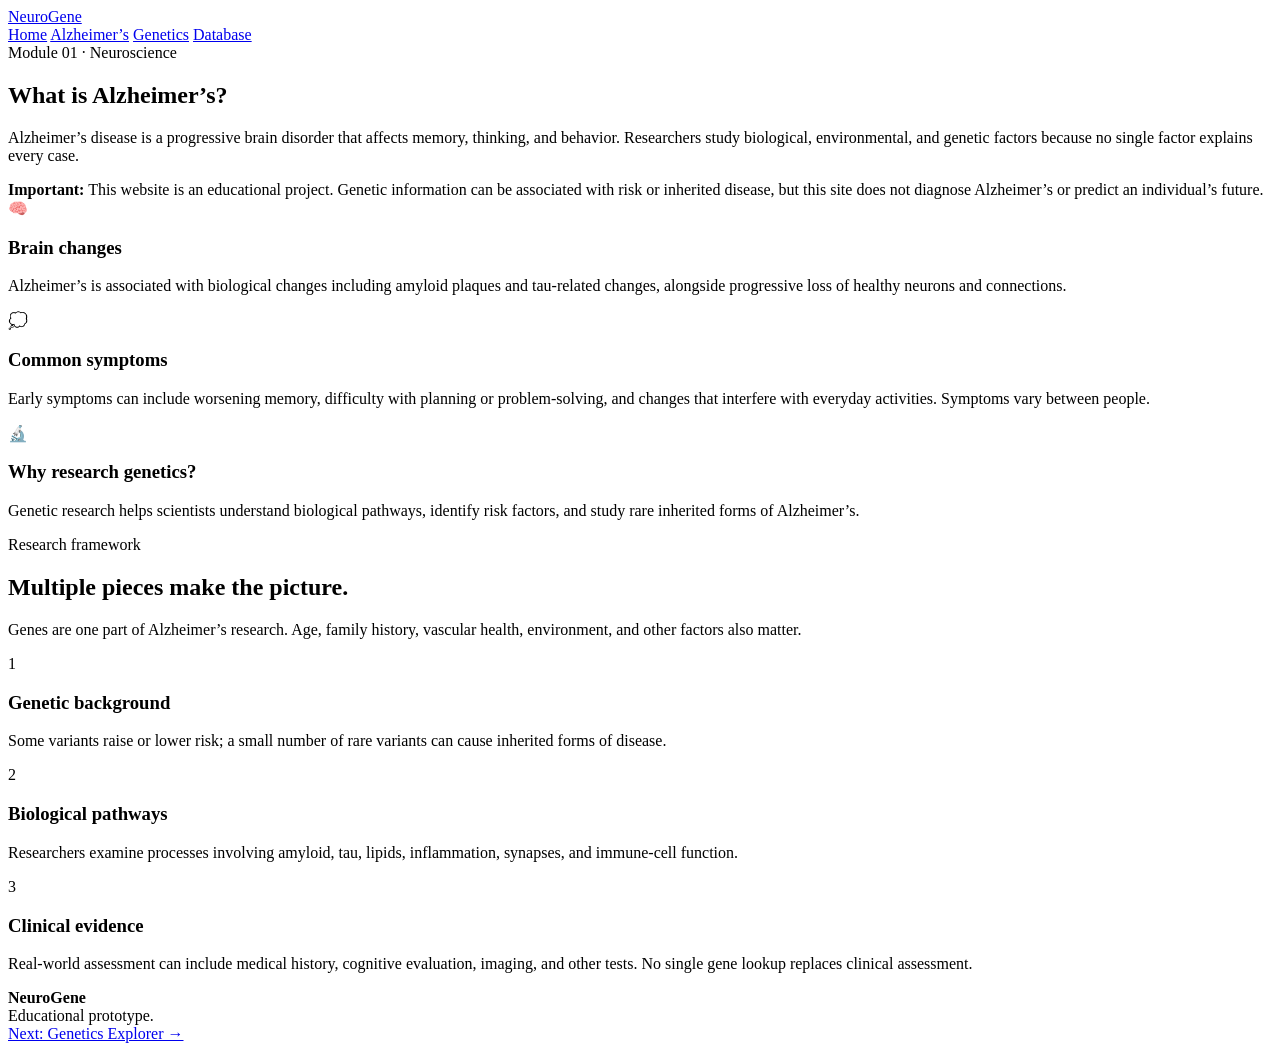
==== about.html @ 78fd2224 "second update 8/13" ====
<!doctype html>
<html lang="en">

<head>
  <meta charset="utf-8">
  <meta name="viewport" content="width=device-width, initial-scale=1">
  <title>Alzheimer’s | NeuroGene</title>
  <link rel="stylesheet" href="styles.css">
</head>

<body>

<header class="navbar">

  <div class="container nav-inner">

    <a class="brand" href="index.html">
      <span class="brand-mark"></span>
      <span>NeuroGene</span>
    </a>

    <nav class="nav-links">
      <a href="index.html">Home</a>
      <a href="about.html">Alzheimer’s</a>
      <a href="genetics.html">Genetics</a>
      <a href="database.html">Database</a>
    </nav>

  </div>

</header>


<main>

<section class="page-hero">

  <div class="container">

    <div class="eyebrow">
      Module 01 · Neuroscience
    </div>

    <h1>
      What is
      <span class="gradient-text">Alzheimer’s</span>?
    </h1>

    <p>
      Alzheimer’s disease is a progressive brain disorder that affects memory,
      thinking, and behavior. Researchers study biological, environmental,
      and genetic factors because no single factor explains every case.
    </p>

    <div class="notice">
      <strong>Important:</strong>
      This website is an educational project.
      Genetic information can be associated with risk or inherited disease,
      but this site does not diagnose Alzheimer’s or predict an individual’s future.
    </div>

  </div>

</section>


<section class="section">

  <div class="container">

    <div class="grid grid-3">

      <div class="card reveal">

        <div class="card-icon">🧠</div>

        <h3>Brain changes</h3>

        <p>
          Alzheimer’s is associated with biological changes including
          amyloid plaques and tau-related changes, alongside progressive
          loss of healthy neurons and connections.
        </p>

      </div>


      <div class="card reveal">

        <div class="card-icon">💭</div>

        <h3>Common symptoms</h3>

        <p>
          Early symptoms can include worsening memory, difficulty with
          planning or problem-solving, and changes that interfere with
          everyday activities. Symptoms vary between people.
        </p>

      </div>


      <div class="card reveal">

        <div class="card-icon">🔬</div>

        <h3>Why research genetics?</h3>

        <p>
          Genetic research helps scientists understand biological pathways,
          identify risk factors, and study rare inherited forms of Alzheimer’s.
        </p>

      </div>

    </div>

  </div>

</section>


<section class="section">

  <div class="container">

    <div class="section-head">

      <div>
        <div class="eyebrow">
          Research framework
        </div>

        <h2>
          Multiple pieces make the picture.
        </h2>
      </div>

      <p>
        Genes are one part of Alzheimer’s research.
        Age, family history, vascular health, environment,
        and other factors also matter.
      </p>

    </div>


    <div class="timeline">

      <div class="timeline-item reveal">

        <div class="timeline-dot">1</div>

        <div class="timeline-content">

          <h3>Genetic background</h3>

          <p>
            Some variants raise or lower risk; a small number of rare
            variants can cause inherited forms of disease.
          </p>

        </div>

      </div>


      <div class="timeline-item reveal">

        <div class="timeline-dot">2</div>

        <div class="timeline-content">

          <h3>Biological pathways</h3>

          <p>
            Researchers examine processes involving amyloid, tau, lipids,
            inflammation, synapses, and immune-cell function.
          </p>

        </div>

      </div>


      <div class="timeline-item reveal">

        <div class="timeline-dot">3</div>

        <div class="timeline-content">

          <h3>Clinical evidence</h3>

          <p>
            Real-world assessment can include medical history,
            cognitive evaluation, imaging, and other tests.
            No single gene lookup replaces clinical assessment.
          </p>

        </div>

      </div>

    </div>

  </div>

</section>

</main>


<footer class="footer">

  <div class="container footer-grid">

    <div>
      <strong>NeuroGene</strong><br>
      Educational prototype.
    </div>

    <div>
      <a href="genetics.html">
        Next: Genetics Explorer →
      </a>
    </div>

  </div>

</footer>


<script src="script.js"></script>

</body>
</html>
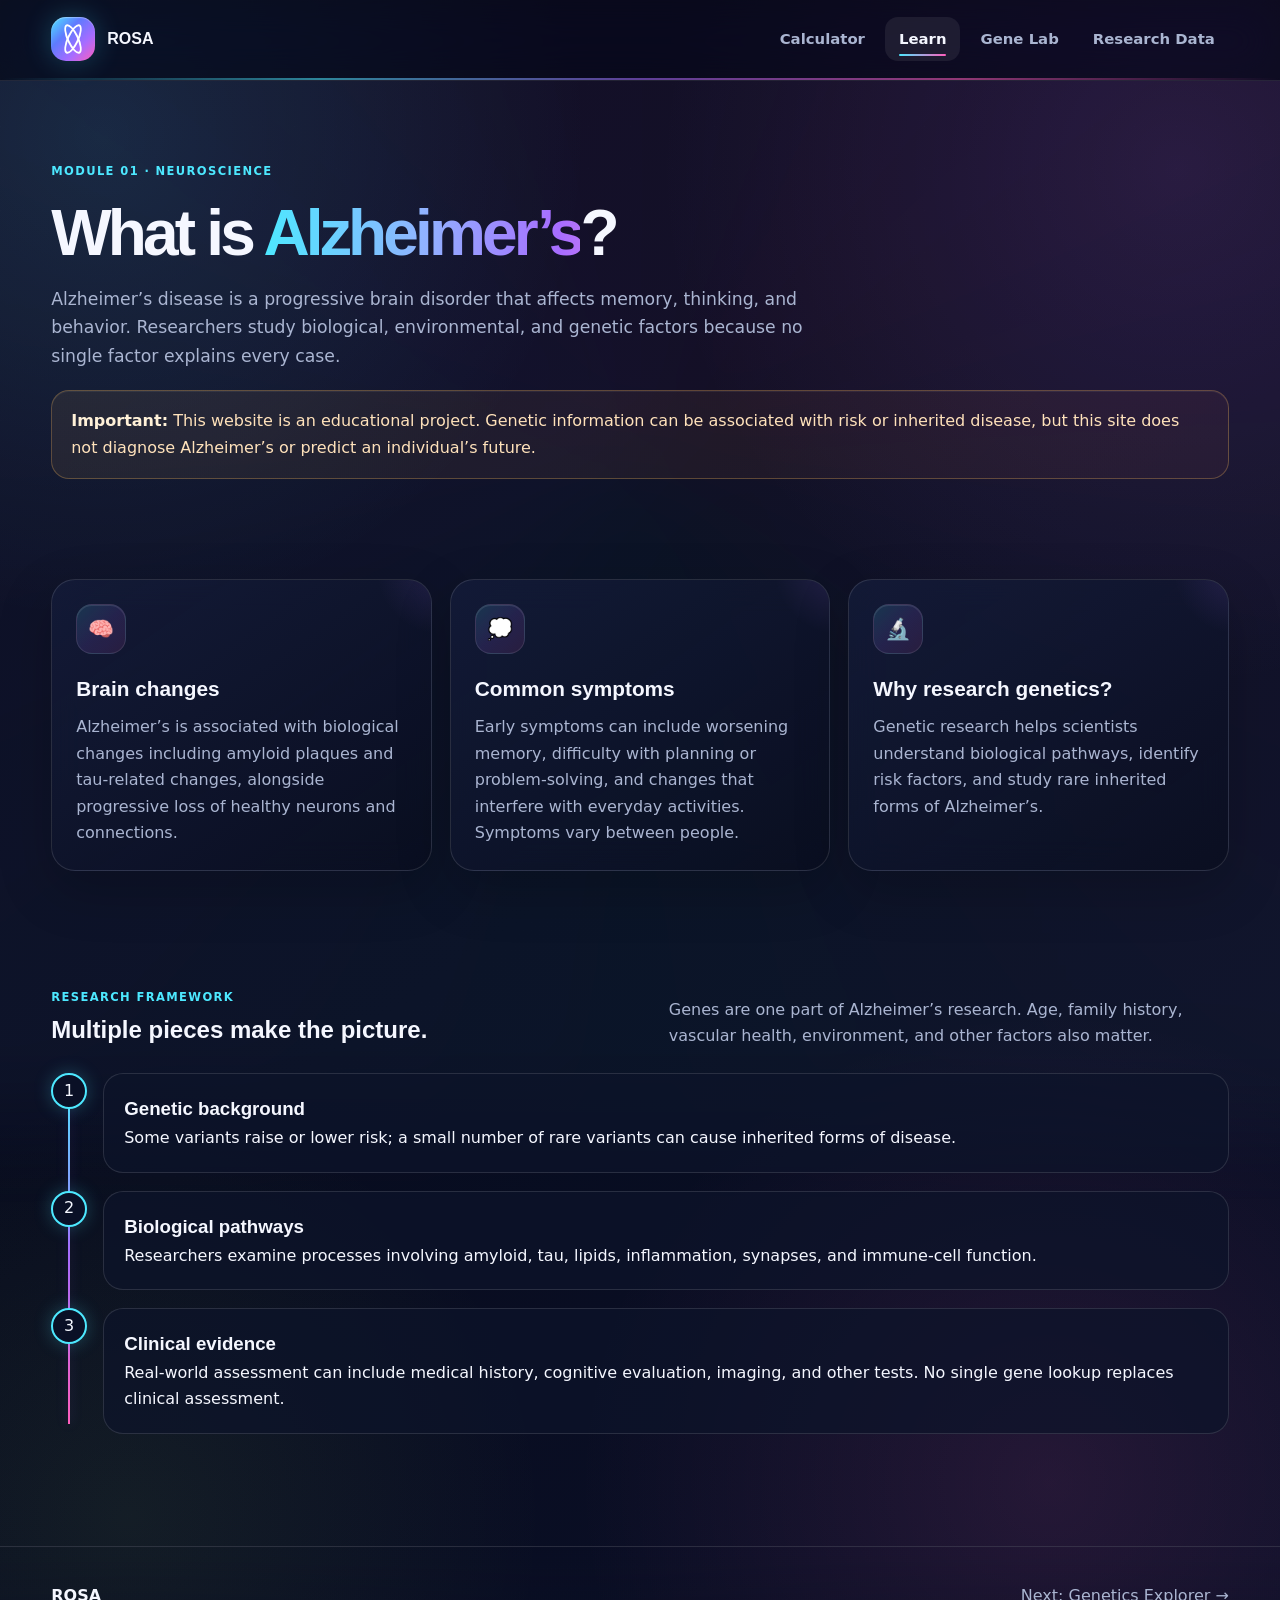
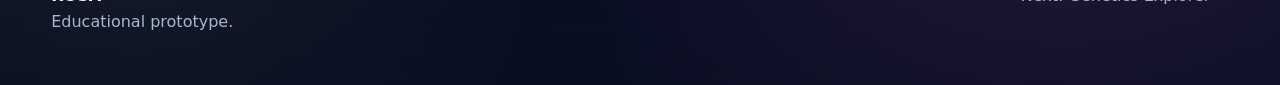
==== commit c126f98b: "Commit 1" ====
--- a/about.html
+++ b/about.html
@@ -4,8 +4,8 @@
 <head>
   <meta charset="utf-8">
   <meta name="viewport" content="width=device-width, initial-scale=1">
-  <title>Alzheimer’s | NeuroGene</title>
-  <link rel="stylesheet" href="styles.css">
+  <title>Learn | ROSA</title>
+  <link rel="stylesheet" href="style.css">
 </head>
 
 <body>
@@ -16,14 +16,14 @@
 
     <a class="brand" href="index.html">
       <span class="brand-mark"></span>
-      <span>NeuroGene</span>
+      <span>ROSA</span>
     </a>
 
     <nav class="nav-links">
-      <a href="index.html">Home</a>
-      <a href="about.html">Alzheimer’s</a>
-      <a href="genetics.html">Genetics</a>
-      <a href="database.html">Database</a>
+      <a href="index.html">Calculator</a>
+      <a href="about.html">Learn</a>
+      <a href="genetics.html">Gene Lab</a>
+      <a href="database.html">Research Data</a>
     </nav>
 
   </div>
@@ -215,7 +215,7 @@
   <div class="container footer-grid">
 
     <div>
-      <strong>NeuroGene</strong><br>
+      <strong>ROSA</strong><br>
       Educational prototype.
     </div>
 
--- a/style.css
+++ b/style.css
@@ -0,0 +1,1926 @@
+@import url('https://fonts.googleapis.com/css2?family=Inter:wght@400;500;600;700;800&family=Space+Grotesk:wght@500;600;700&display=swap');
+
+:root{
+  --bg:#050816;
+  --bg2:#0b1028;
+
+  --panel:rgba(13,20,42,.72);
+  --panel-solid:#10162f;
+
+  --text:#f5f7ff;
+  --muted:#aab5d1;
+
+  --cyan:#4de8ff;
+  --blue:#5e7bff;
+  --violet:#a76cff;
+  --pink:#ff5ebc;
+  --coral:#ff7a59;
+  --orange:#ffbd59;
+  --lime:#a7f36a;
+
+  --border:rgba(255,255,255,.12);
+
+  --shadow:
+    0 28px 80px rgba(0,0,0,.38);
+
+  --radius:24px;
+}
+
+*{
+  box-sizing:border-box;
+  margin:0;
+  0%{
+    transform: translateY(-230px) rotate(-12deg);
+  }
+  padding:0;
+}
+
+html{
+  scroll-behavior:smooth;
+}
+
+body{
+  min-height:100vh;
+  font-family:Inter,system-ui,sans-serif;
+  color:var(--text);
+  line-height:1.65;
+  overflow-x:hidden;
+
+  background:
+    radial-gradient(
+      circle at 8% 8%,
+      rgba(77,232,255,.12),
+      transparent 25%
+    ),
+    radial-gradient(
+      circle at 92% 10%,
+      rgba(167,108,255,.13),
+      transparent 27%
+    ),
+    radial-gradient(
+      circle at 82% 88%,
+      rgba(255,94,188,.11),
+      transparent 26%
+    ),
+    radial-gradient(
+      circle at 10% 90%,
+      rgba(167,243,106,.07),
+      transparent 22%
+    ),
+    linear-gradient(
+      145deg,
+      var(--bg),
+      var(--bg2)
+    );
+}
+
+body::before{
+  content:"";
+  position:fixed;
+  inset:-25%;
+  z-index:-4;
+  pointer-events:none;
+
+  background:
+    conic-gradient(
+      from 180deg at 50% 50%,
+      rgba(77,232,255,.04),
+      rgba(167,108,255,.08),
+      rgba(255,94,188,.06),
+      rgba(77,232,255,.04)
+    );
+
+  filter:blur(45px);
+
+  animation:
+    aurora 18s ease-in-out infinite alternate;
+}
+
+body::after{
+  content:"";
+  position:fixed;
+  inset:0;
+  z-index:-3;
+  pointer-events:none;
+  opacity:.18;
+
+  background-image:
+    linear-gradient(
+      rgba(255,255,255,.045) 1px,
+      transparent 1px
+    ),
+    linear-gradient(
+      90deg,
+      rgba(255,255,255,.045) 1px,
+      transparent 1px
+    );
+
+  background-size:42px 42px;
+
+  mask-image:
+    linear-gradient(
+      to bottom,
+      black,
+      transparent 96%
+    );
+}
+
+a{
+  color:inherit;
+  text-decoration:none;
+}
+
+button,
+input,
+select{
+  font:inherit;
+}
+
+.container{
+  width:min(1180px,92%);
+  margin:auto;
+}
+
+
+/* =========================
+   NAVIGATION
+========================= */
+
+.navbar{
+  position:sticky;
+  top:0;
+  z-index:100;
+
+  border-bottom:
+    1px solid rgba(255,255,255,.1);
+
+  backdrop-filter:
+    blur(22px)
+    saturate(150%);
+
+  background:
+    rgba(5,8,22,.68);
+}
+
+.navbar::after{
+  content:"";
+  display:block;
+  height:2px;
+
+  background:
+    linear-gradient(
+      90deg,
+      transparent,
+      var(--cyan),
+      var(--violet),
+      var(--pink),
+      transparent
+    );
+
+  opacity:.55;
+}
+
+.nav-inner{
+  min-height:78px;
+
+  display:flex;
+  align-items:center;
+  justify-content:space-between;
+
+  gap:20px;
+}
+
+.brand{
+  display:flex;
+  align-items:center;
+  gap:12px;
+
+  font-family:
+    "Space Grotesk",
+    sans-serif;
+
+  font-weight:700;
+}
+
+.brand-mark{
+  width:44px;
+  height:44px;
+
+  border-radius:15px;
+
+  display:grid;
+  place-items:center;
+
+  background:
+    linear-gradient(
+      135deg,
+      var(--cyan),
+      var(--blue) 35%,
+      var(--violet) 68%,
+      var(--pink)
+    );
+
+  box-shadow:
+    0 0 28px rgba(77,232,255,.24),
+    inset 0 1px 1px rgba(255,255,255,.35);
+
+  position:relative;
+  overflow:hidden;
+}
+
+.brand-mark::before,
+.brand-mark::after{
+  content:"";
+
+  position:absolute;
+
+  width:28px;
+  height:8px;
+
+  border:
+    2px solid white;
+
+  border-radius:50%;
+
+  transform:
+    rotate(65deg);
+}
+
+.brand-mark::after{
+  transform:
+    rotate(-65deg);
+}
+
+.nav-links{
+  display:flex;
+  gap:6px;
+  flex-wrap:wrap;
+  justify-content:flex-end;
+}
+
+.nav-links a{
+  position:relative;
+
+  padding:10px 14px;
+
+  border-radius:13px;
+
+  color:var(--muted);
+
+  font-weight:700;
+  font-size:.93rem;
+
+  transition:.25s ease;
+}
+
+.nav-links a::after{
+  content:"";
+
+  position:absolute;
+
+  left:14px;
+  right:14px;
+  bottom:5px;
+
+  height:2px;
+
+  border-radius:9px;
+
+  background:
+    linear-gradient(
+      90deg,
+      var(--cyan),
+      var(--pink)
+    );
+
+  transform:
+    scaleX(0);
+
+  transition:.25s;
+}
+
+.nav-links a:hover,
+.nav-links a.active{
+  color:var(--text);
+
+  background:
+    rgba(255,255,255,.07);
+}
+
+.nav-links a:hover::after,
+.nav-links a.active::after{
+  transform:scaleX(1);
+}
+
+
+/* =========================
+   HERO
+========================= */
+
+.hero{
+  padding:92px 0 78px;
+
+  position:relative;
+}
+
+.rosa-hero{
+  min-height:650px;
+  display:grid;
+  align-items:center;
+  background:
+    linear-gradient(90deg,rgba(5,8,22,.2),transparent 70%),
+    repeating-linear-gradient(0deg,transparent 0 47px,rgba(77,232,255,.035) 48px),
+    repeating-linear-gradient(90deg,transparent 0 47px,rgba(77,232,255,.035) 48px);
+}
+
+.hero-grid{
+  display:grid;
+
+  grid-template-columns:
+    1.05fr
+    .95fr;
+
+  gap:58px;
+
+  align-items:center;
+}
+
+.badge,
+.eyebrow{
+  display:inline-flex;
+
+  align-items:center;
+
+  gap:8px;
+
+  text-transform:uppercase;
+
+  letter-spacing:.12em;
+
+  font-weight:800;
+
+  font-size:.72rem;
+}
+
+.badge{
+  padding:8px 12px;
+
+  border:
+    1px solid
+    rgba(77,232,255,.28);
+
+  background:
+    linear-gradient(
+      90deg,
+      rgba(77,232,255,.1),
+      rgba(167,108,255,.09)
+    );
+
+  border-radius:999px;
+
+  color:#c7f9ff;
+
+  box-shadow:
+    0 0 25px
+    rgba(77,232,255,.06);
+}
+
+.eyebrow{
+  color:var(--cyan);
+}
+
+h1,
+h2,
+h3{
+  font-family:
+    "Space Grotesk",
+    sans-serif;
+}
+
+h1{
+  font-size:
+    clamp(
+      2.7rem,
+      6vw,
+      5.5rem
+    );
+
+  line-height:.96;
+
+  letter-spacing:-.06em;
+
+  margin:20px 0;
+}
+
+.gradient-text{
+  background:
+    linear-gradient(
+      90deg,
+      var(--cyan) 0%,
+      #90b3ff 28%,
+      var(--violet) 52%,
+      #ff9fd7 76%,
+      var(--pink)
+    );
+
+  -webkit-background-clip:text;
+
+  background-clip:text;
+
+  color:transparent;
+
+  background-size:180% auto;
+
+  animation:
+    gradientShift
+    7s
+    ease-in-out
+    infinite
+    alternate;
+}
+
+.hero p,
+.page-hero p{
+  font-size:1.08rem;
+  color:var(--muted);
+  max-width:780px;
+}
+
+.hero-readout{
+  display:flex;
+  gap:26px;
+  flex-wrap:wrap;
+  margin-top:34px;
+  color:var(--muted);
+  font-size:.78rem;
+  text-transform:uppercase;
+  letter-spacing:.08em;
+}
+
+.hero-readout strong{
+  display:block;
+  color:var(--text);
+  font:700 1.25rem "Space Grotesk",sans-serif;
+  letter-spacing:0;
+}
+
+.hero-console{
+  min-height:430px;
+  position:relative;
+  display:flex;
+  flex-direction:column;
+  justify-content:space-between;
+  padding:22px;
+  border:1px solid rgba(77,232,255,.28);
+  background:linear-gradient(145deg,rgba(12,31,56,.88),rgba(9,13,30,.7));
+  box-shadow:0 0 70px rgba(77,232,255,.08),var(--shadow);
+  overflow:hidden;
+}
+
+.hero-console::before{
+  content:"";
+  position:absolute;
+  inset:10px;
+  border:1px solid rgba(255,255,255,.08);
+  pointer-events:none;
+}
+
+.console-top,.console-footer{
+  position:relative;
+  z-index:2;
+  display:flex;
+  justify-content:space-between;
+  gap:12px;
+  color:var(--muted);
+  font-size:.7rem;
+  font-weight:800;
+  letter-spacing:.12em;
+}
+
+.status-dot{
+  display:inline-block;
+  width:7px;
+  height:7px;
+  margin-right:7px;
+  border-radius:50%;
+  background:var(--lime);
+  box-shadow:0 0 12px var(--lime);
+}
+
+.console-graphic{
+  position:relative;
+  min-height:290px;
+  display:grid;
+  place-items:center;
+}
+
+.console-ring{
+  position:absolute;
+  border:1px solid rgba(77,232,255,.34);
+  border-radius:50%;
+  animation:spin 18s linear infinite;
+}
+
+.ring-one{width:250px;height:250px;border-style:dashed}
+.ring-two{width:172px;height:172px;border-color:rgba(255,94,188,.5);animation-direction:reverse;animation-duration:11s}
+
+.console-core{
+  width:92px;
+  height:92px;
+  display:grid;
+  place-items:center;
+  border:1px solid var(--cyan);
+  border-radius:50%;
+  color:var(--text);
+  font:700 3.5rem "Space Grotesk",sans-serif;
+  background:radial-gradient(circle,rgba(77,232,255,.25),rgba(94,123,255,.1) 45%,transparent 70%);
+  box-shadow:0 0 45px rgba(77,232,255,.25),inset 0 0 20px rgba(77,232,255,.2);
+  z-index:1;
+}
+
+.signal{position:absolute;width:8px;height:8px;border-radius:50%;background:var(--pink);box-shadow:0 0 16px currentColor;color:var(--pink)}
+.signal-one{top:35px;right:24%}
+.signal-two{bottom:35px;left:22%;background:var(--lime);color:var(--lime)}
+.signal-three{top:43%;right:9%;background:var(--orange);color:var(--orange)}
+
+.cta-row{
+  display:flex;
+  gap:12px;
+
+  flex-wrap:wrap;
+
+  margin-top:30px;
+}
+
+.btn{
+  border:
+    1px solid
+    var(--border);
+
+  padding:12px 18px;
+
+  border-radius:15px;
+
+  display:inline-flex;
+
+  align-items:center;
+
+  gap:8px;
+
+  font-weight:800;
+
+  cursor:pointer;
+
+  transition:
+    transform .2s,
+    box-shadow .2s,
+    background .2s,
+    border-color .2s;
+}
+
+.btn:hover{
+  transform:translateY(-3px);
+
+  border-color:
+    rgba(255,255,255,.24);
+}
+
+.btn-primary{
+  background:
+    linear-gradient(
+      135deg,
+      rgba(77,232,255,.16),
+      rgba(94,123,255,.2),
+      rgba(255,94,188,.16)
+    );
+
+  box-shadow:
+    0 15px 40px
+    rgba(77,232,255,.1),
+
+    inset 0 1px
+    rgba(255,255,255,.08);
+}
+
+.btn-primary:hover{
+  box-shadow:
+    0 20px 50px
+    rgba(167,108,255,.18);
+}
+
+.btn-secondary{
+  background:
+    rgba(255,255,255,.045);
+}
+
+.prediction-form{
+  margin-top:24px;
+}
+
+.predictor-shell{
+  display:grid;
+  grid-template-columns:220px 1fr;
+  gap:30px;
+  padding:28px;
+  border-color:rgba(77,232,255,.2);
+}
+
+.predictor-aside{
+  padding-right:26px;
+  border-right:1px solid var(--border);
+}
+
+.predictor-aside h3{margin:18px 0 10px;font-size:1.55rem}
+.predictor-aside p,.micro-copy{color:var(--muted);font-size:.88rem}
+.micro-copy strong{color:var(--orange)}
+.aside-rule{width:42px;height:2px;margin:28px 0;background:linear-gradient(90deg,var(--cyan),var(--pink))}
+.predictor-main{min-width:0}
+
+.prediction-fields{
+  display:grid;
+  grid-template-columns:repeat(4,minmax(0,1fr));
+  gap:14px;
+  max-height:520px;
+  overflow:auto;
+  padding:2px 4px 18px 0;
+}
+
+.prediction-field{
+  display:grid;
+  gap:6px;
+  color:var(--muted);
+  font-size:.78rem;
+  font-weight:700;
+  text-transform:capitalize;
+}
+
+.prediction-field input,
+.prediction-field select{
+  width:100%;
+  min-width:0;
+  padding:9px 10px;
+  border:1px solid var(--border);
+  border-radius:10px;
+  color:var(--text);
+  background:rgba(255,255,255,.06);
+}
+
+.prediction-field input:focus,
+.prediction-field select:focus{
+  outline:2px solid var(--cyan);
+  outline-offset:1px;
+}
+
+.prediction-field option{
+  color:#11182e;
+}
+
+.prediction-form .btn{
+  margin-top:4px;
+}
+
+.prediction-form .btn:disabled{
+  cursor:wait;
+  opacity:.6;
+  transform:none;
+}
+
+#predictionResult{
+  margin-top:18px;
+}
+
+
+/* =========================
+   DNA ART
+========================= */
+
+.dna-card{
+  height:500px;
+
+  border:
+    1px solid
+    var(--border);
+
+  border-radius:34px;
+
+  background:
+    linear-gradient(
+      145deg,
+      rgba(255,255,255,.08),
+      rgba(255,255,255,.018)
+    );
+
+  box-shadow:
+    var(--shadow);
+
+  position:relative;
+
+  overflow:hidden;
+
+  display:grid;
+
+  place-items:center;
+}
+
+.dna-card::before{
+  content:"";
+
+  position:absolute;
+
+  inset:12px;
+
+  border-radius:27px;
+
+  border:
+    1px solid
+    rgba(255,255,255,.05);
+
+  pointer-events:none;
+}
+
+.dna-card::after{
+  content:"";
+
+  position:absolute;
+
+  width:180%;
+  height:100px;
+
+  left:-40%;
+  top:45%;
+
+  background:
+    linear-gradient(
+      90deg,
+      transparent,
+      rgba(77,232,255,.08),
+      transparent
+    );
+
+  transform:
+    rotate(-12deg);
+
+  animation:
+    scan 6s linear infinite;
+}
+
+.dna-glow{
+  position:absolute;
+
+  width:320px;
+  height:320px;
+
+  border-radius:50%;
+
+  background:
+    radial-gradient(
+      circle,
+      rgba(77,232,255,.2),
+      rgba(167,108,255,.06) 35%,
+      transparent 68%
+    );
+
+  filter:blur(4px);
+
+  animation:
+    pulse 4s
+    ease-in-out
+    infinite;
+}
+
+.dna{
+  position:relative;
+
+  width:190px;
+  height:380px;
+
+  animation:
+    float 5s
+    ease-in-out
+    infinite;
+
+  z-index:2;
+}
+
+.strand{
+  position:absolute;
+
+  left:50%;
+  top:0;
+
+  width:6px;
+  height:100%;
+
+  border-radius:999px;
+
+  background:
+    linear-gradient(
+      var(--cyan),
+      var(--blue),
+      var(--violet),
+      var(--pink)
+    );
+
+  box-shadow:
+    0 0 16px
+    rgba(77,232,255,.22);
+
+  transform-origin:center;
+}
+
+.strand.one{
+  transform:
+    translateX(-54px)
+    rotate(12deg);
+}
+
+.strand.two{
+  transform:
+    translateX(49px)
+    rotate(-12deg);
+}
+
+.rung{
+  position:absolute;
+
+  left:50%;
+
+  width:106px;
+  height:6px;
+
+  transform:
+    translateX(-50%);
+
+  border-radius:10px;
+
+  background:
+    linear-gradient(
+      90deg,
+      var(--cyan),
+      var(--violet),
+      var(--pink)
+    );
+
+  box-shadow:
+    0 0 14px
+    rgba(77,232,255,.35);
+}
+
+.r1{top:35px}
+.r2{top:92px}
+.r3{top:149px}
+.r4{top:206px}
+.r5{top:263px}
+.r6{top:320px}
+
+.orb{
+  position:absolute;
+
+  border-radius:50%;
+
+  filter:blur(.2px);
+
+  animation:
+    drift
+    8s
+    linear
+    infinite;
+
+  box-shadow:
+    0 0 18px currentColor;
+}
+
+.orb.a{
+  width:14px;
+  height:14px;
+
+  background:var(--cyan);
+  color:var(--cyan);
+
+  left:9%;
+  top:20%;
+}
+
+.orb.b{
+  width:10px;
+  height:10px;
+
+  background:var(--pink);
+  color:var(--pink);
+
+  right:13%;
+  top:34%;
+
+  animation-delay:1s;
+}
+
+.orb.c{
+  width:12px;
+  height:12px;
+
+  background:var(--lime);
+  color:var(--lime);
+
+  left:15%;
+  bottom:17%;
+
+  animation-delay:2s;
+}
+
+.orb.d{
+  width:8px;
+  height:8px;
+
+  background:var(--orange);
+  color:var(--orange);
+
+  right:19%;
+  bottom:25%;
+
+  animation-delay:3s;
+}
+
+
+/* =========================
+   SECTIONS / CARDS
+========================= */
+
+.section{
+  padding:40px 0 72px;
+  position:relative;
+}
+
+.section-head{
+  display:flex;
+
+  justify-content:space-between;
+
+  gap:24px;
+
+  align-items:end;
+
+  margin-bottom:24px;
+}
+
+.section-head > p{
+  max-width:560px;
+  color:var(--muted);
+}
+
+.grid{
+  display:grid;
+  gap:18px;
+}
+
+.grid-2{
+  grid-template-columns:
+    repeat(2,1fr);
+}
+
+.grid-3{
+  grid-template-columns:
+    repeat(3,1fr);
+}
+
+.grid-4{
+  grid-template-columns:
+    repeat(4,1fr);
+}
+
+.card{
+  position:relative;
+
+  overflow:hidden;
+
+  border:
+    1px solid
+    var(--border);
+
+  border-radius:
+    var(--radius);
+
+  background:
+    linear-gradient(
+      145deg,
+      rgba(20,28,58,.8),
+      rgba(9,13,30,.72)
+    );
+
+  backdrop-filter:
+    blur(16px);
+
+  padding:24px;
+
+  box-shadow:
+    0 18px 55px
+    rgba(0,0,0,.2);
+
+  transition:
+    transform .3s,
+    border-color .3s,
+    box-shadow .3s,
+    background .3s;
+}
+
+.card::before{
+  content:"";
+
+  position:absolute;
+
+  inset:-1px;
+
+  background:
+    linear-gradient(
+      135deg,
+      rgba(77,232,255,.1),
+      transparent 35%,
+      rgba(255,94,188,.08)
+    );
+
+  opacity:0;
+
+  transition:.3s;
+
+  pointer-events:none;
+}
+
+.card::after{
+  content:"";
+
+  position:absolute;
+
+  width:140px;
+  height:140px;
+
+  border-radius:50%;
+
+  right:-80px;
+  top:-80px;
+
+  background:
+    radial-gradient(
+      circle,
+      rgba(167,108,255,.14),
+      transparent 65%
+    );
+
+  pointer-events:none;
+}
+
+.card:hover{
+  transform:
+    translateY(-7px);
+
+  border-color:
+    rgba(77,232,255,.3);
+
+  box-shadow:
+    0 28px 70px
+    rgba(0,0,0,.3);
+}
+
+.card:hover::before{
+  opacity:1;
+}
+
+.card-icon{
+  width:50px;
+  height:50px;
+
+  border-radius:16px;
+
+  display:grid;
+  place-items:center;
+
+  background:
+    linear-gradient(
+      135deg,
+      rgba(77,232,255,.14),
+      rgba(167,108,255,.13),
+      rgba(255,94,188,.1)
+    );
+
+  border:
+    1px solid
+    rgba(255,255,255,.1);
+
+  font-size:1.3rem;
+
+  margin-bottom:18px;
+
+  box-shadow:
+    inset 0 1px
+    rgba(255,255,255,.1);
+}
+
+.card h3{
+  font-size:1.3rem;
+  margin-bottom:8px;
+}
+
+.card p{
+  color:var(--muted);
+}
+
+
+/* =========================
+   STATS
+========================= */
+
+.stat-strip{
+  display:grid;
+
+  grid-template-columns:
+    repeat(4,1fr);
+
+  border:
+    1px solid
+    var(--border);
+
+  border-radius:24px;
+
+  overflow:hidden;
+
+  margin-top:34px;
+
+  background:
+    rgba(255,255,255,.035);
+
+  box-shadow:
+    var(--shadow);
+}
+
+.stat{
+  position:relative;
+
+  padding:24px;
+
+  border-right:
+    1px solid
+    var(--border);
+}
+
+.stat:last-child{
+  border-right:0;
+}
+
+.stat:nth-child(1){
+  box-shadow:
+    inset 0 -2px
+    var(--cyan);
+}
+
+.stat:nth-child(2){
+  box-shadow:
+    inset 0 -2px
+    var(--violet);
+}
+
+.stat:nth-child(3){
+  box-shadow:
+    inset 0 -2px
+    var(--pink);
+}
+
+.stat:nth-child(4){
+  box-shadow:
+    inset 0 -2px
+    var(--lime);
+}
+
+.stat strong{
+  font:
+    800 2rem
+    "Space Grotesk";
+}
+
+.stat span{
+  display:block;
+
+  color:var(--muted);
+
+  font-size:.85rem;
+
+  margin-top:5px;
+}
+
+
+/* =========================
+   INNER PAGES
+========================= */
+
+.page-hero{
+  padding:76px 0 40px;
+  position:relative;
+}
+
+.page-hero h1{
+  font-size:
+    clamp(
+      2.7rem,
+      5vw,
+      4.8rem
+    );
+}
+
+.notice{
+  margin:20px 0;
+
+  padding:17px 19px;
+
+  border:
+    1px solid
+    rgba(255,189,89,.28);
+
+  background:
+    linear-gradient(
+      135deg,
+      rgba(255,189,89,.08),
+      rgba(255,122,89,.05)
+    );
+
+  border-radius:18px;
+
+  color:#ffe2bb;
+
+  box-shadow:
+    inset 0 1px
+    rgba(255,255,255,.06);
+}
+
+.notice strong{
+  color:#fff1d8;
+}
+
+
+/* =========================
+   GENE CARDS
+========================= */
+
+.gene-card{
+  text-align:left;
+  cursor:pointer;
+}
+
+.gene-card:nth-child(1){
+  border-color:
+    rgba(77,232,255,.2);
+}
+
+.gene-card:nth-child(2){
+  border-color:
+    rgba(167,108,255,.2);
+}
+
+.gene-card:nth-child(3){
+  border-color:
+    rgba(94,123,255,.2);
+}
+
+.gene-card:nth-child(4){
+  border-color:
+    rgba(255,94,188,.2);
+}
+
+.gene-card:nth-child(5){
+  border-color:
+    rgba(167,243,106,.2);
+}
+
+.gene-code{
+  font-family:
+    "Space Grotesk";
+
+  color:
+    var(--cyan);
+
+  font-weight:800;
+
+  font-size:1.05rem;
+
+  letter-spacing:.12em;
+}
+
+.gene-type{
+  display:inline-block;
+
+  margin-top:10px;
+
+  padding:5px 9px;
+
+  border-radius:999px;
+
+  background:
+    rgba(167,243,106,.08);
+
+  border:
+    1px solid
+    rgba(167,243,106,.18);
+
+  color:#d7ffc0;
+
+  font-size:.7rem;
+
+  font-weight:800;
+
+  text-transform:uppercase;
+
+  letter-spacing:.08em;
+}
+
+
+/* =========================
+   TIMELINE
+========================= */
+
+.timeline{
+  position:relative;
+
+  display:grid;
+
+  gap:18px;
+}
+
+.timeline::before{
+  content:"";
+
+  position:absolute;
+
+  left:17px;
+
+  top:10px;
+
+  bottom:10px;
+
+  width:2px;
+
+  background:
+    linear-gradient(
+      var(--cyan),
+      var(--violet),
+      var(--pink)
+    );
+
+  box-shadow:
+    0 0 12px
+    rgba(167,108,255,.25);
+}
+
+.timeline-item{
+  display:grid;
+
+  grid-template-columns:
+    36px
+    1fr;
+
+  gap:16px;
+}
+
+.timeline-dot{
+  width:36px;
+  height:36px;
+
+  border-radius:50%;
+
+  display:grid;
+  place-items:center;
+
+  background:
+    #0a1026;
+
+  border:
+    2px solid
+    var(--cyan);
+
+  z-index:1;
+
+  box-shadow:
+    0 0 18px
+    rgba(77,232,255,.25);
+}
+
+.timeline-content{
+  padding:20px;
+
+  border:
+    1px solid
+    var(--border);
+
+  border-radius:20px;
+
+  background:
+    var(--panel);
+}
+
+
+/* =========================
+   INTERACTIVE RISK
+========================= */
+
+.interactive{
+  border:
+    1px solid
+    var(--border);
+
+  border-radius:28px;
+
+  background:
+    linear-gradient(
+      135deg,
+      rgba(77,232,255,.09),
+      rgba(94,123,255,.09),
+      rgba(167,108,255,.1),
+      rgba(255,94,188,.07)
+    );
+
+  padding:28px;
+
+  box-shadow:
+    var(--shadow);
+}
+
+.risk-layout{
+  display:grid;
+
+  grid-template-columns:
+    1fr
+    1fr;
+
+  gap:24px;
+
+  align-items:center;
+}
+
+.range{
+  width:100%;
+
+  accent-color:
+    var(--cyan);
+
+  cursor:pointer;
+}
+
+.risk-meter{
+  height:17px;
+
+  border-radius:999px;
+
+  background:
+    rgba(255,255,255,.08);
+
+  overflow:hidden;
+
+  border:
+    1px solid
+    rgba(255,255,255,.08);
+}
+
+.risk-fill{
+  height:100%;
+
+  width:46%;
+
+  border-radius:999px;
+
+  background:
+    linear-gradient(
+      90deg,
+      var(--lime),
+      var(--orange),
+      var(--coral),
+      var(--pink)
+    );
+
+  transition:
+    width .35s;
+
+  box-shadow:
+    0 0 20px
+    rgba(255,94,188,.18);
+}
+
+.risk-result{
+  margin-top:14px;
+  color:var(--muted);
+}
+
+.risk-result strong{
+  display:block;
+  font-size:1.25rem;
+  color:var(--text);
+}
+
+.module-card{display:flex;flex-direction:column;min-height:210px}
+.module-index{color:var(--cyan);font:700 .8rem "Space Grotesk",sans-serif;letter-spacing:.12em}
+.module-card h3{margin-top:24px}
+.module-link{margin-top:auto;padding-top:24px;color:var(--cyan);font-weight:800;font-size:.84rem}
+
+
+/* =========================
+   DATABASE
+========================= */
+
+.db-toolbar{
+  display:flex;
+
+  gap:12px;
+
+  flex-wrap:wrap;
+
+  margin-bottom:18px;
+}
+
+.db-toolbar input,
+.db-toolbar select{
+  flex:1;
+
+  min-width:220px;
+
+  background:
+    rgba(255,255,255,.055);
+
+  border:
+    1px solid
+    var(--border);
+
+  color:
+    var(--text);
+
+  padding:
+    13px 14px;
+
+  border-radius:14px;
+
+  outline:none;
+
+  box-shadow:
+    inset 0 1px
+    rgba(255,255,255,.05);
+}
+
+.db-toolbar input::placeholder{
+  color:#7f8aa6;
+}
+
+.db-toolbar input:focus,
+.db-toolbar select:focus{
+  border-color:
+    rgba(77,232,255,.55);
+
+  box-shadow:
+    0 0 0 4px
+    rgba(77,232,255,.08);
+}
+
+.table-wrap{
+  overflow:auto;
+
+  border:
+    1px solid
+    var(--border);
+
+  border-radius:22px;
+
+  background:
+    rgba(255,255,255,.03);
+
+  box-shadow:
+    var(--shadow);
+}
+
+table{
+  width:100%;
+
+  border-collapse:collapse;
+
+  min-width:760px;
+}
+
+th,
+td{
+  padding:
+    15px 16px;
+
+  text-align:left;
+
+  border-bottom:
+    1px solid
+    var(--border);
+}
+
+th{
+  font-size:.75rem;
+
+  color:#d7e8ff;
+
+  text-transform:uppercase;
+
+  letter-spacing:.08em;
+
+  background:
+    linear-gradient(
+      90deg,
+      rgba(77,232,255,.07),
+      rgba(167,108,255,.07)
+    );
+}
+
+td{
+  color:var(--muted);
+}
+
+tbody tr{
+  transition:.2s;
+}
+
+tbody tr:hover{
+  background:
+    rgba(255,255,255,.045);
+}
+
+.empty-state{
+  text-align:center;
+
+  padding:48px;
+
+  color:var(--muted);
+}
+
+
+/* =========================
+   FOOTER
+========================= */
+
+.footer{
+  margin-top:40px;
+
+  border-top:
+    1px solid
+    var(--border);
+
+  padding:
+    36px 0
+    50px;
+
+  color:var(--muted);
+
+  background:
+    linear-gradient(
+      180deg,
+      transparent,
+      rgba(10,14,33,.35)
+    );
+}
+
+.footer-grid{
+  display:flex;
+
+  justify-content:space-between;
+
+  gap:20px;
+
+  flex-wrap:wrap;
+}
+
+.footer strong{
+  color:var(--text);
+}
+
+
+/* =========================
+   SCROLL ANIMATIONS
+========================= */
+
+.reveal{
+  opacity:0;
+
+  transform:
+    translateY(22px);
+
+  transition:
+    .75s
+    cubic-bezier(.2,.7,.2,1);
+}
+
+.reveal.visible{
+  opacity:1;
+
+  transform:none;
+}
+
+
+/* =========================
+   ANIMATIONS
+========================= */
+
+@keyframes float{
+
+  50%{
+    transform:
+      translateY(-15px)
+      rotate(1deg);
+  }
+
+}
+
+@keyframes pulse{
+
+  50%{
+    transform:
+      scale(1.08);
+
+    opacity:.84;
+  }
+
+}
+
+@keyframes drift{
+
+  50%{
+    transform:
+      translate(30px,-20px);
+  }
+
+  100%{
+    transform:
+      translate(0,0);
+  }
+
+}
+
+@keyframes aurora{
+
+  0%{
+    transform:
+      translate3d(-2%,0,0)
+      rotate(0deg);
+  }
+
+  50%{
+    transform:
+      translate3d(2%,2%,0)
+      rotate(8deg);
+  }
+
+  100%{
+    transform:
+      translate3d(-1%,-2%,0)
+      rotate(-6deg);
+  }
+
+}
+
+@keyframes gradientShift{
+
+  0%{
+    background-position:
+      0% 50%;
+  }
+
+  100%{
+    background-position:
+      100% 50%;
+  }
+
+}
+
+@keyframes scan{
+
+  0%{
+    transform:
+      translateY(-230px)
+      rotate(-12deg);
+  }
+
+  100%{
+    transform:
+      translateY(420px)
+      rotate(-12deg);
+  }
+
+}
+
+@keyframes spin{
+  to{
+    transform:rotate(360deg);
+  }
+}
+
+
+/* =========================
+   RESPONSIVE
+========================= */
+
+@media(max-width:900px){
+
+  .hero-grid,
+  .risk-layout,
+  .grid-2{
+    grid-template-columns:1fr;
+  }
+
+  .predictor-shell{
+    grid-template-columns:1fr;
+  }
+
+  .predictor-aside{
+    padding-right:0;
+    padding-bottom:20px;
+    border-right:0;
+    border-bottom:1px solid var(--border);
+  }
+
+  .prediction-fields{
+    grid-template-columns:repeat(2,minmax(0,1fr));
+  }
+
+  .grid-3{
+    grid-template-columns:1fr;
+  }
+
+  .grid-4{
+    grid-template-columns:
+      repeat(2,1fr);
+  }
+
+  .stat-strip{
+    grid-template-columns:
+      repeat(2,1fr);
+  }
+
+  .stat:nth-child(2){
+    border-right:0;
+  }
+
+  .stat:nth-child(-n+2){
+    border-bottom:
+      1px solid
+      var(--border);
+  }
+
+  .dna-card{
+    height:410px;
+  }
+
+  .nav-inner{
+    align-items:flex-start;
+
+    padding:
+      12px 0;
+
+    flex-direction:column;
+  }
+
+  .nav-links{
+    width:100%;
+
+    justify-content:flex-start;
+  }
+
+}
+
+
+@media(max-width:560px){
+
+  .grid-4,
+  .stat-strip{
+    grid-template-columns:1fr;
+  }
+
+  .prediction-fields{
+    grid-template-columns:1fr;
+  }
+
+  .stat{
+    border-right:0!important;
+
+    border-bottom:
+      1px solid
+      var(--border);
+  }
+
+  .stat:last-child{
+    border-bottom:0;
+  }
+
+  .hero{
+    padding-top:55px;
+  }
+
+  h1{
+    font-size:3rem;
+  }
+
+  .dna-card{
+    height:350px;
+  }
+
+  .section{
+    padding-bottom:52px;
+  }
+
+  .page-hero{
+    padding-top:55px;
+  }
+
+}
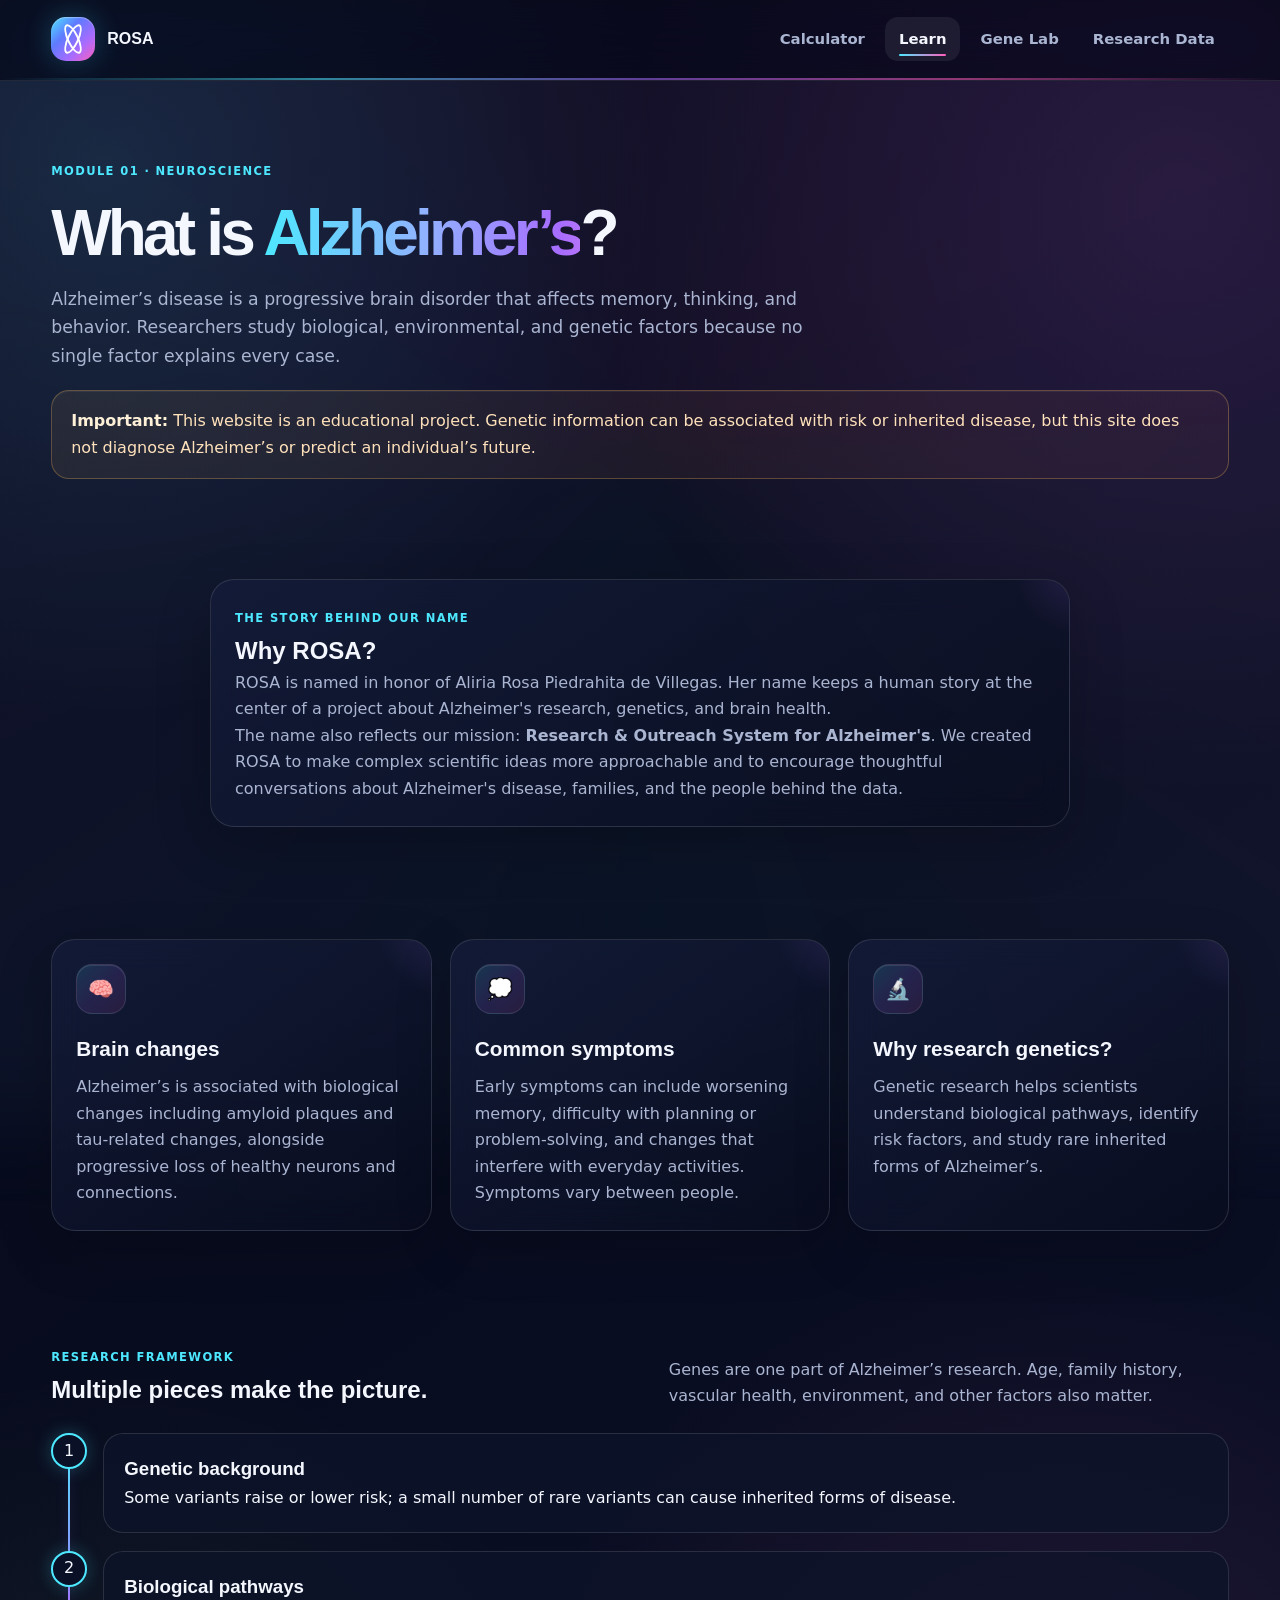
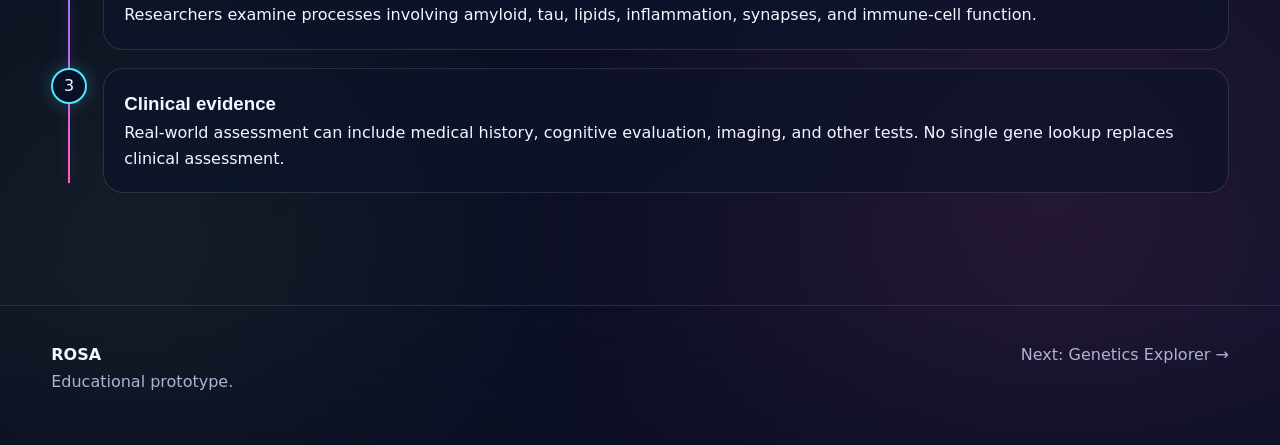
==== commit 4231e532: "Commit 4-Final" ====
--- a/about.html
+++ b/about.html
@@ -68,6 +68,37 @@
 
   <div class="container">
 
+    <div class="card reveal" style="max-width:860px; margin:auto;">
+
+      <div class="eyebrow">The story behind our name</div>
+
+      <h2>Why ROSA?</h2>
+
+      <p>
+        ROSA is named in honor of Aliria Rosa Piedrahita de Villegas.
+        Her name keeps a human story at the center of a project about
+        Alzheimer's research, genetics, and brain health.
+      </p>
+
+      <p>
+        The name also reflects our mission: <strong>Research &amp; Outreach
+        System for Alzheimer's</strong>. We created ROSA to make complex
+        scientific ideas more approachable and to encourage thoughtful
+        conversations about Alzheimer's disease, families, and the people
+        behind the data.
+      </p>
+
+    </div>
+
+  </div>
+
+</section>
+
+
+<section class="section">
+
+  <div class="container">
+
     <div class="grid grid-3">
 
       <div class="card reveal">
@@ -233,4 +264,4 @@
 <script src="script.js"></script>
 
 </body>
-</html>+</html>
--- a/style.css
+++ b/style.css
@@ -675,6 +675,22 @@
   color:#11182e;
 }
 
+.prediction-subfields{
+  display:grid;
+  grid-template-columns:1fr 1fr;
+  gap:8px;
+}
+
+.prediction-subfields input{
+  width:100%;
+  min-width:0;
+  padding:9px 10px;
+  border:1px solid var(--border);
+  border-radius:10px;
+  color:var(--text);
+  background:rgba(255,255,255,.06);
+}
+
 .prediction-form .btn{
   margin-top:4px;
 }
@@ -1923,4 +1939,157 @@
     padding-top:55px;
   }
 
-}+}
+
+main{
+  display:flex;
+  flex-direction:column;
+}
+
+#model-predictor{
+  order:-1;
+}
+
+/* Calculator experience refinements */
+.skip-link{
+  position:fixed;
+  left:16px;
+  top:-60px;
+  z-index:200;
+  padding:10px 14px;
+  border-radius:10px;
+  color:#07101c;
+  background:var(--cyan);
+  font-weight:800;
+  transition:top .2s;
+}
+
+.skip-link:focus{
+  top:16px;
+}
+
+.intake-progress{
+  margin:18px 0 4px;
+  padding:14px 0 2px;
+  border-top:1px solid var(--border);
+}
+
+.intake-progress-copy,
+.prediction-actions{
+  display:flex;
+  align-items:center;
+  justify-content:space-between;
+  gap:14px;
+}
+
+.intake-progress-copy{
+  color:var(--muted);
+  font-size:.86rem;
+  font-weight:700;
+}
+
+.intake-progress-track{
+  height:6px;
+  margin-top:10px;
+  overflow:hidden;
+  border-radius:999px;
+  background:rgba(255,255,255,.08);
+}
+
+.intake-progress-track span{
+  display:block;
+  width:0;
+  height:100%;
+  border-radius:inherit;
+  background:linear-gradient(90deg,var(--cyan),var(--purple),var(--pink));
+  transition:width .22s ease;
+}
+
+.text-button{
+  padding:7px 0;
+  border:0;
+  color:var(--cyan);
+  background:transparent;
+  font:inherit;
+  font-size:.86rem;
+  font-weight:800;
+  cursor:pointer;
+  text-decoration:underline;
+  text-underline-offset:3px;
+}
+
+.text-button:hover,
+.text-button:focus-visible{
+  color:var(--text);
+}
+
+.text-button:disabled{
+  color:var(--muted);
+  cursor:not-allowed;
+}
+
+.prediction-fields{
+  grid-template-columns:repeat(2,minmax(0,1fr));
+  max-height:none;
+  overflow:visible;
+}
+
+.prediction-field input::placeholder{
+  color:#8490ac;
+}
+
+.prediction-actions{
+  justify-content:flex-start;
+  margin-top:4px;
+}
+
+.prediction-form .btn{
+  margin-top:0;
+}
+
+#predictionResult{
+  padding:0;
+  border:1px solid transparent;
+  border-radius:16px;
+  transition:padding .2s, border-color .2s, background .2s;
+}
+
+#predictionResult.has-result,
+#predictionResult.has-error{
+  padding:16px 18px;
+}
+
+#predictionResult.has-result{
+  border-color:rgba(77,232,255,.32);
+  background:linear-gradient(135deg,rgba(77,232,255,.1),rgba(167,108,255,.08));
+}
+
+#predictionResult.has-error{
+  border-color:rgba(255,122,89,.38);
+  color:#ffd3c7;
+  background:rgba(255,122,89,.09);
+}
+
+@media(max-width:560px){
+  .intake-progress-copy,
+  .prediction-actions{
+    align-items:flex-start;
+    flex-direction:column;
+  }
+
+  .prediction-actions .btn{
+    width:100%;
+    justify-content:center;
+  }
+}
+
+@media(prefers-reduced-motion:reduce){
+  *,
+  *::before,
+  *::after{
+    scroll-behavior:auto !important;
+    transition-duration:.01ms !important;
+    animation-duration:.01ms !important;
+    animation-iteration-count:1 !important;
+  }
+}
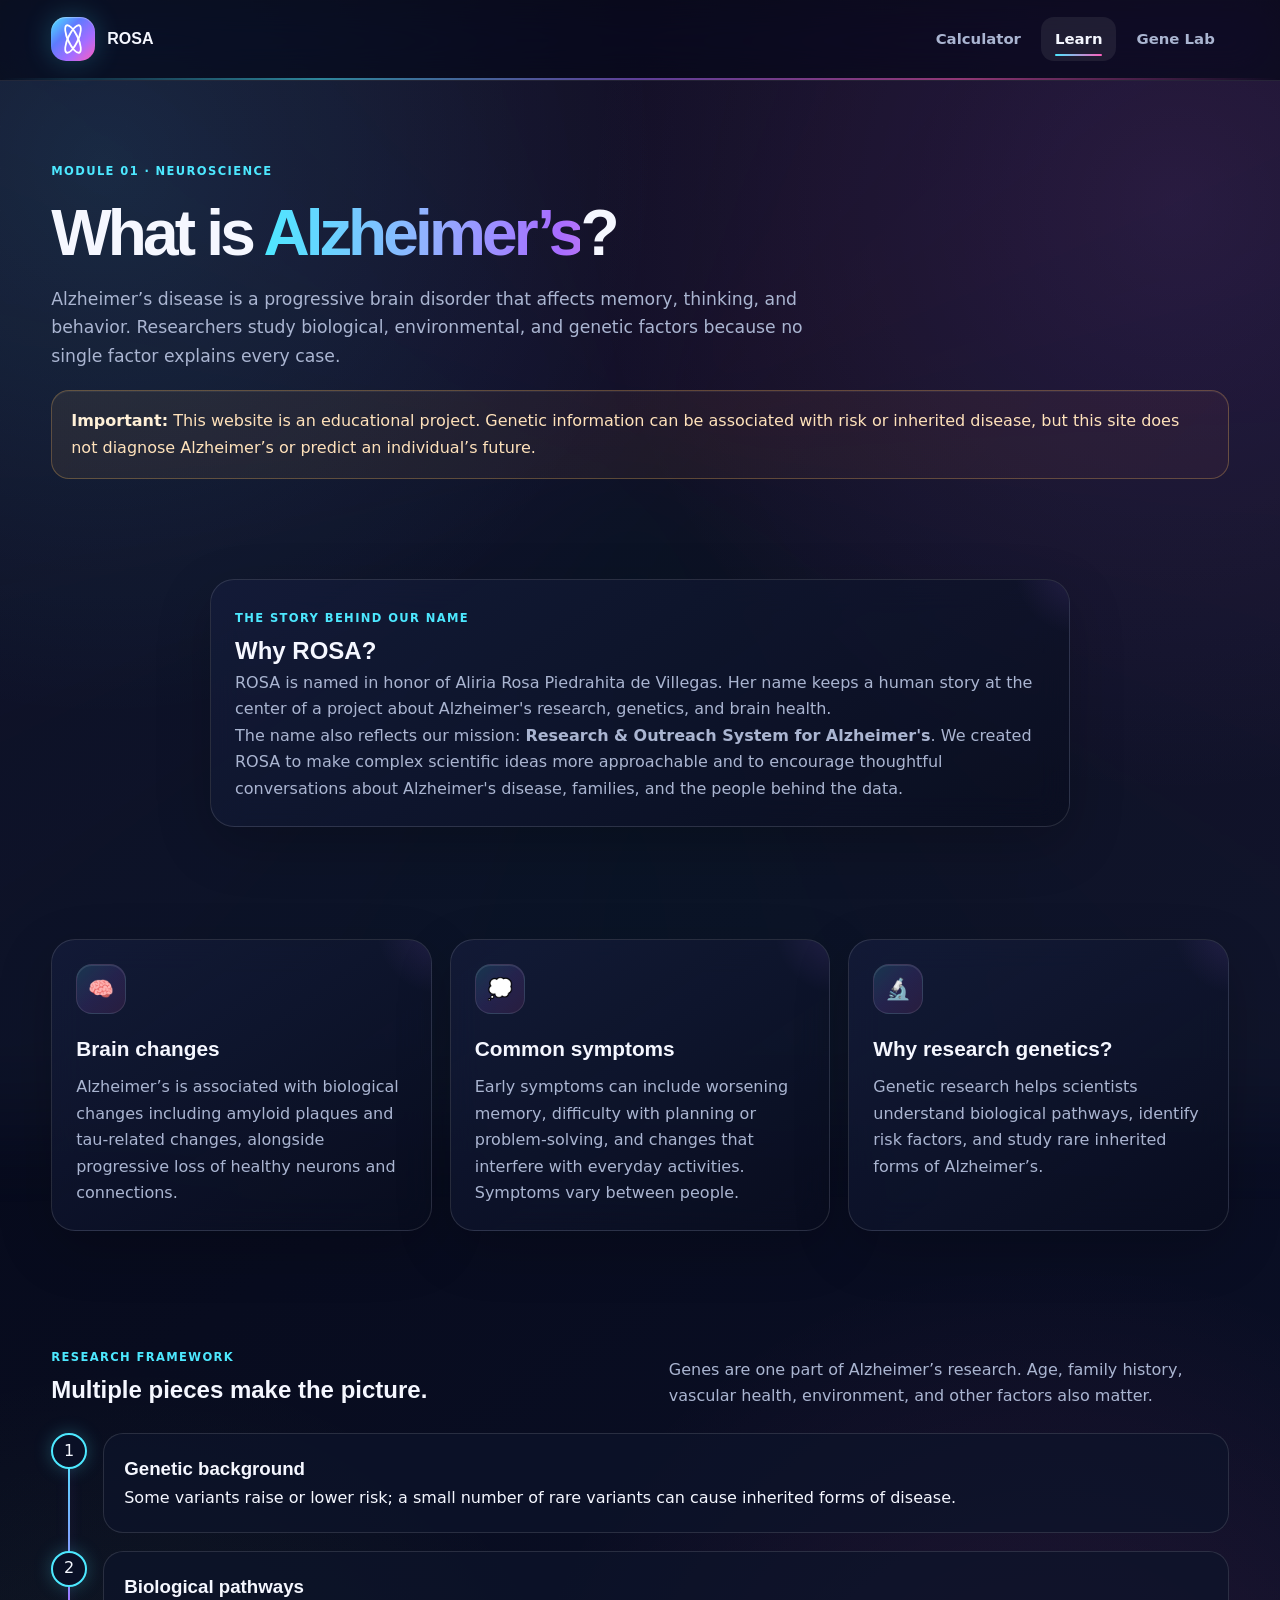
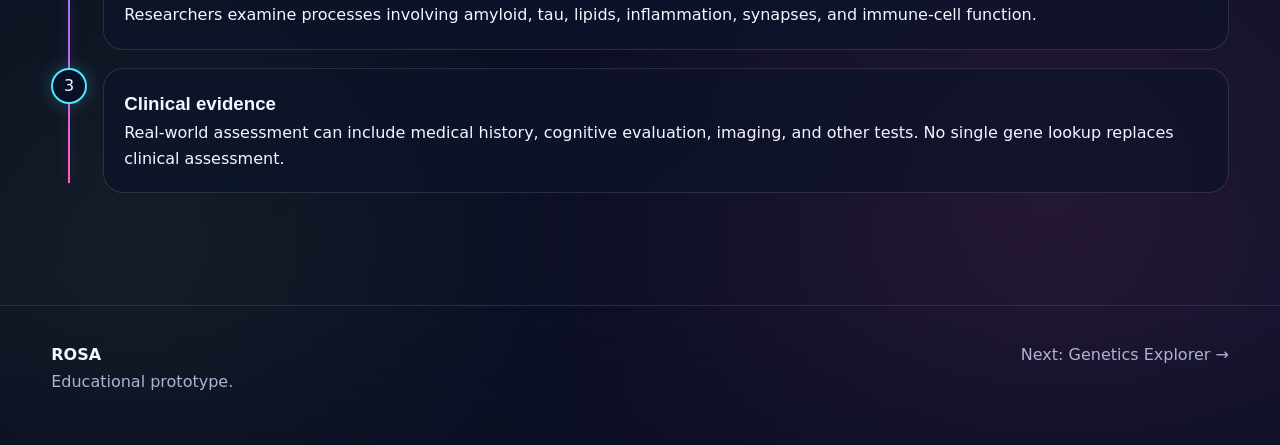
==== commit 8aea35b1: "Commit 7.1" ====
--- a/about.html
+++ b/about.html
@@ -23,7 +23,6 @@
       <a href="index.html">Calculator</a>
       <a href="about.html">Learn</a>
       <a href="genetics.html">Gene Lab</a>
-      <a href="database.html">Research Data</a>
     </nav>
 
   </div>
